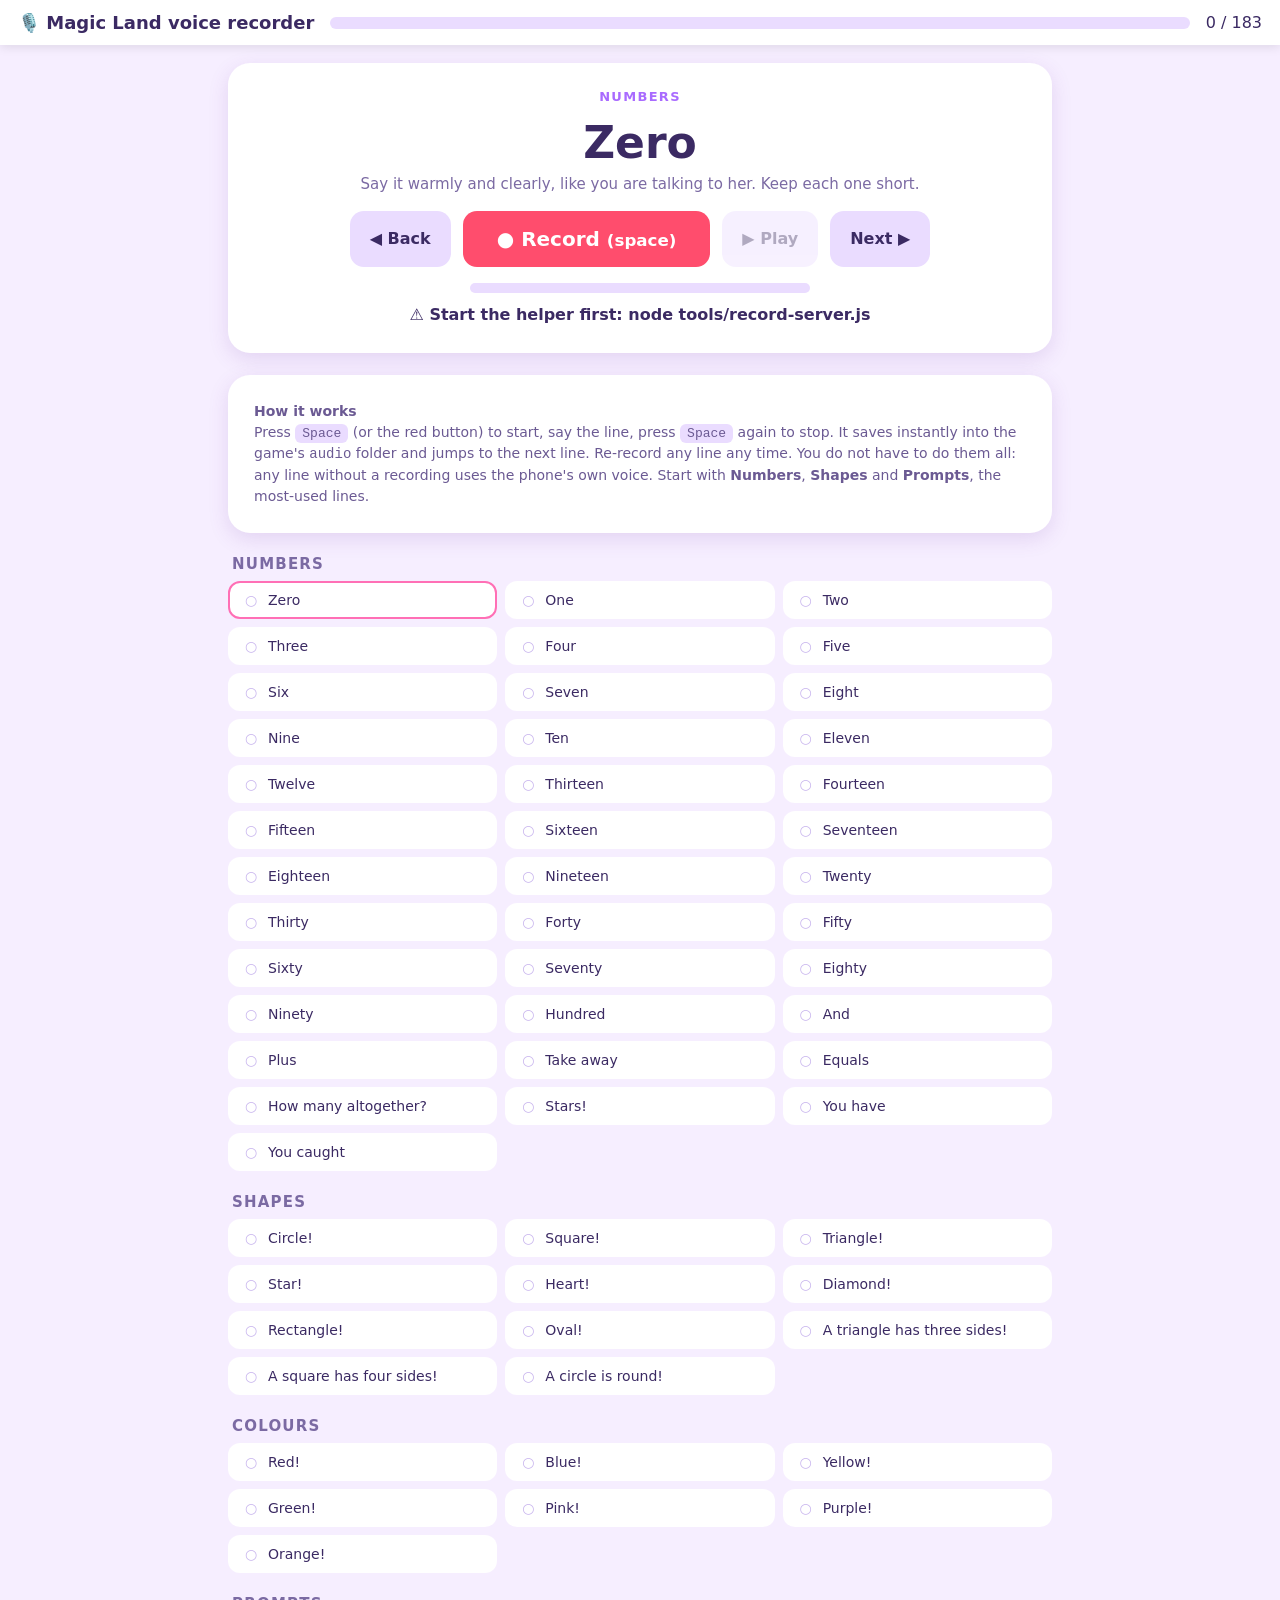
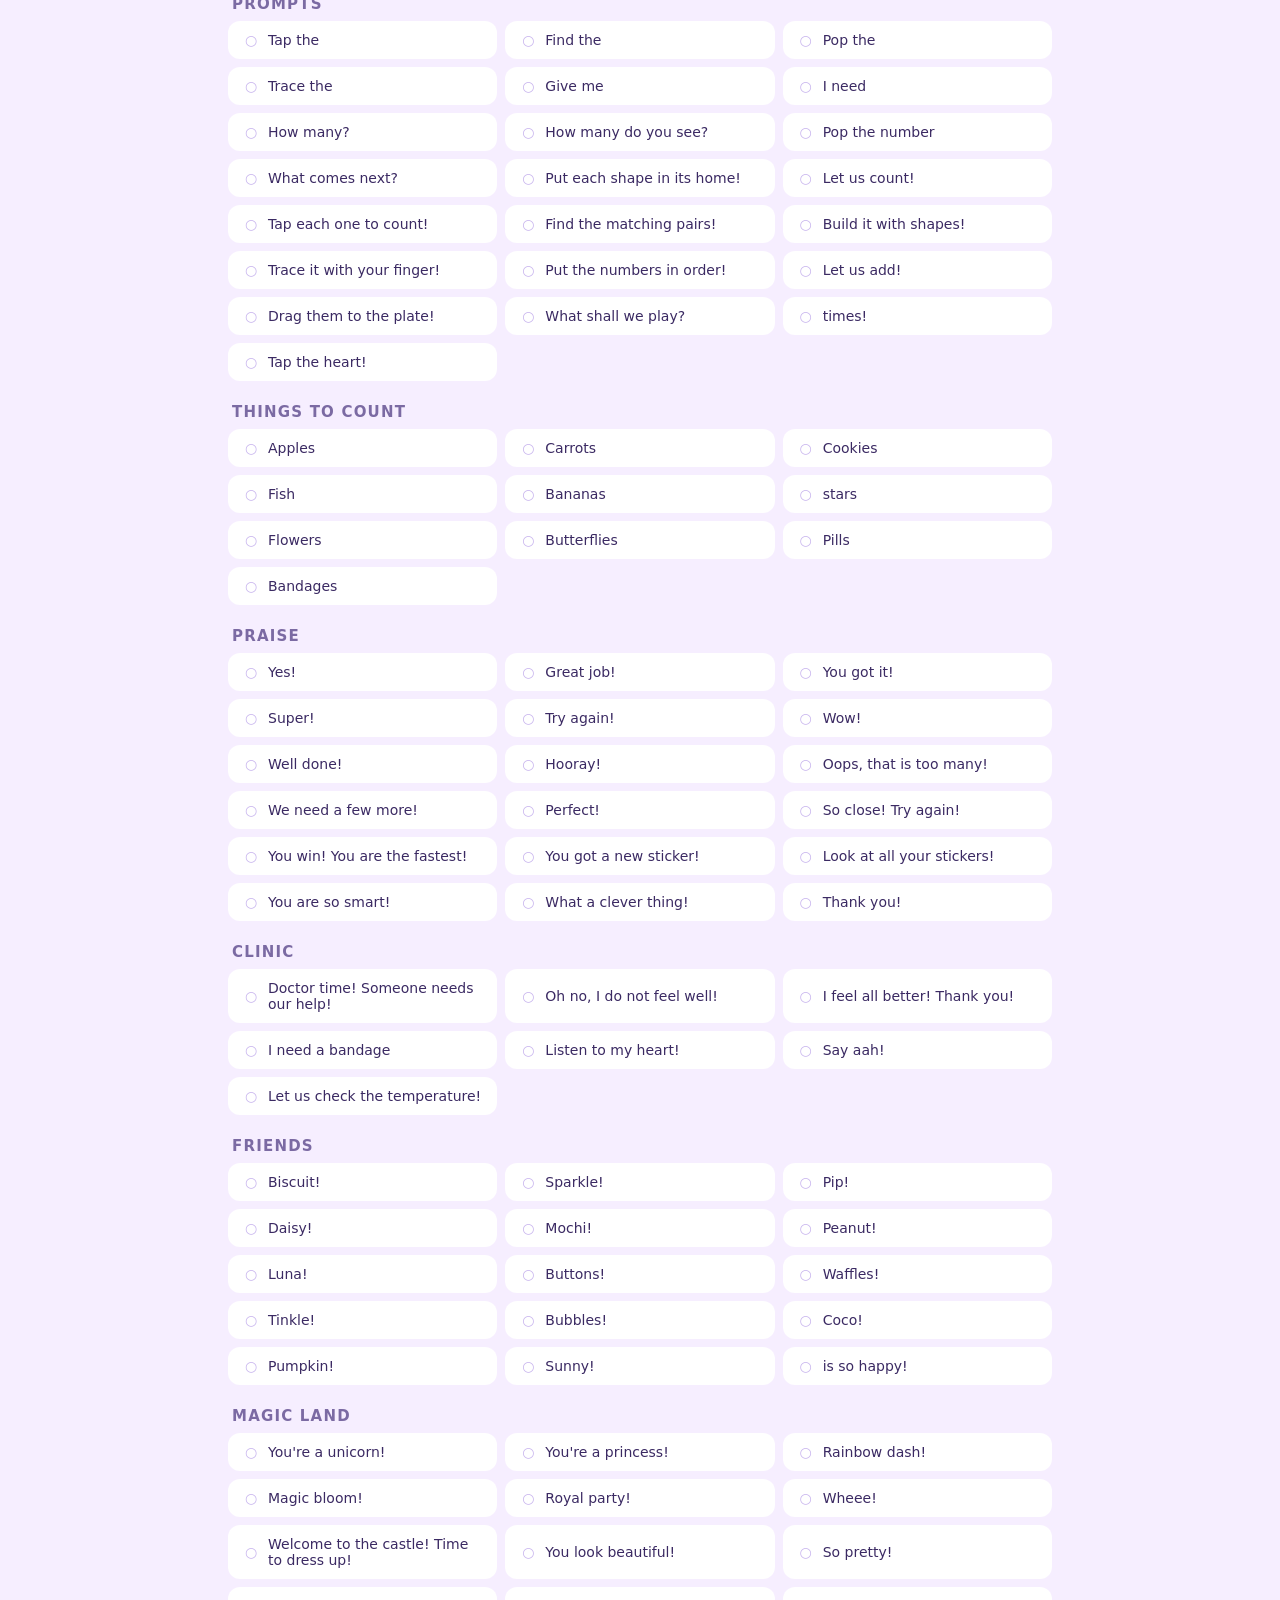
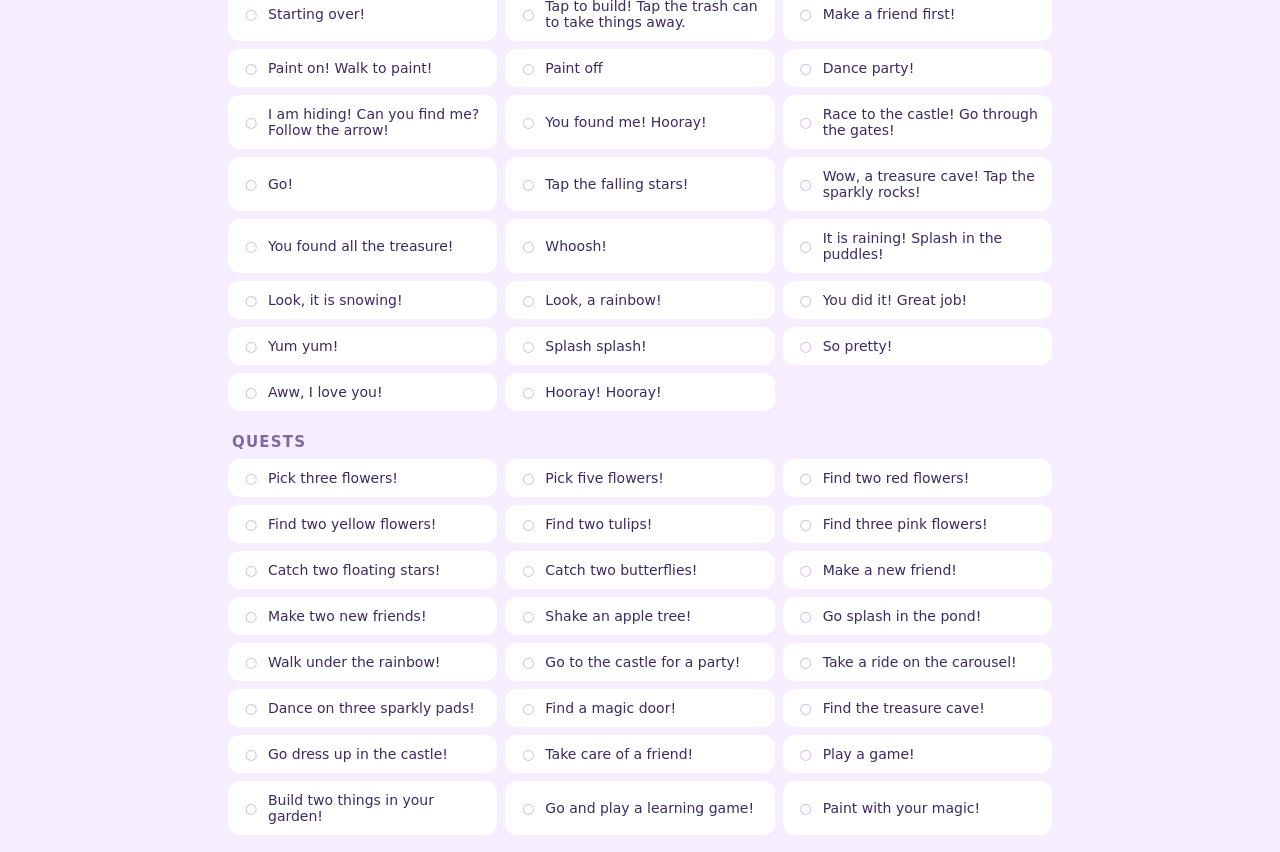
==== tools/recorder.html @ 5d2dbdb1 "Magic Land: offline learning game with shapes, numbers, voice recorder Co-Authored-By: Claude Sonnet" ====
<!doctype html>
<html lang="en">
<head>
<meta charset="utf-8">
<meta name="viewport" content="width=device-width,initial-scale=1">
<title>Magic Land voice recorder</title>
<style>
  *{box-sizing:border-box}
  body{margin:0;font-family:-apple-system,system-ui,sans-serif;background:#f6eeff;color:#3b2a63}
  header{position:sticky;top:0;background:#fff;box-shadow:0 2px 10px rgba(0,0,0,.1);padding:12px 18px;z-index:5;display:flex;gap:16px;align-items:center;flex-wrap:wrap}
  header h1{font-size:18px;margin:0}
  .bar{flex:1;min-width:160px;height:12px;background:#eadcff;border-radius:6px;overflow:hidden}
  .bar i{display:block;height:100%;background:linear-gradient(90deg,#ff6fb5,#a96bff);width:0}
  main{max-width:860px;margin:0 auto;padding:18px}
  .card{background:#fff;border-radius:22px;padding:26px;text-align:center;box-shadow:0 6px 20px rgba(120,60,170,.15);margin-bottom:22px}
  .cat{font-size:13px;letter-spacing:.1em;text-transform:uppercase;color:#a96bff;font-weight:700}
  .say{font-size:44px;font-weight:800;margin:14px 0 6px;line-height:1.15}
  .tip{color:#7b6aa3;font-size:15px;margin-bottom:18px}
  .row{display:flex;gap:12px;justify-content:center;flex-wrap:wrap}
  button{font:inherit;border:0;border-radius:14px;padding:12px 20px;font-weight:700;cursor:pointer;background:#eadcff;color:#3b2a63}
  button.rec{background:#ff4d6d;color:#fff;font-size:20px;padding:16px 34px}
  button.rec.on{animation:pulse 1s infinite}
  button.good{background:#5ee06a}
  button:disabled{opacity:.4;cursor:default}
  @keyframes pulse{50%{transform:scale(1.06);box-shadow:0 0 0 10px rgba(255,77,109,.25)}}
  .meter{height:10px;background:#eadcff;border-radius:5px;margin:16px auto 0;max-width:340px;overflow:hidden}
  .meter i{display:block;height:100%;width:0;background:#5ee06a;transition:width .05s}
  .status{min-height:22px;margin-top:12px;font-weight:600}
  h2{font-size:15px;text-transform:uppercase;letter-spacing:.08em;color:#7b6aa3;margin:22px 4px 8px}
  .list{display:grid;grid-template-columns:repeat(auto-fill,minmax(210px,1fr));gap:8px}
  .it{background:#fff;border-radius:12px;padding:9px 12px;font-size:14px;cursor:pointer;display:flex;gap:8px;align-items:center;border:2px solid transparent}
  .it.cur{border-color:#ff6fb5}
  .it .ck{width:18px;flex:none;text-align:center}
  .it.done .ck::before{content:'✅'}
  .it:not(.done) .ck::before{content:'○';color:#c9b6ee}
  kbd{background:#eadcff;border-radius:6px;padding:2px 7px;font-size:13px}
  .help{font-size:14px;color:#6b5a93;line-height:1.5}
</style>
</head>
<body>
<header><h1>🎙️ Magic Land voice recorder</h1><div class="bar"><i id="pbar"></i></div><div id="pcount"></div></header>
<main>
  <div class="card">
    <div class="cat" id="cat"></div>
    <div class="say" id="say">Loading…</div>
    <div class="tip">Say it warmly and clearly, like you are talking to her. Keep each one short.</div>
    <div class="row">
      <button id="prev">◀ Back</button>
      <button id="rec" class="rec">● Record <small>(space)</small></button>
      <button id="play" disabled>▶ Play</button>
      <button id="next">Next ▶</button>
    </div>
    <div class="meter"><i id="meter"></i></div>
    <div class="status" id="status"></div>
  </div>
  <div class="card help" style="text-align:left">
    <b>How it works</b><br>
    Press <kbd>Space</kbd> (or the red button) to start, say the line, press <kbd>Space</kbd> again to stop.
    It saves instantly into the game's <code>audio</code> folder and jumps to the next line. Re-record any line any time.
    You do not have to do them all: any line without a recording uses the phone's own voice.
    Start with <b>Numbers</b>, <b>Shapes</b> and <b>Prompts</b>, the most-used lines.
  </div>
  <div id="lists"></div>
</main>
<script src="../js/phrases.js"></script>
<script>
const $=id=>document.getElementById(id);
let have=new Set(),cur=0,ac=null,stream=null,node=null,src=null,chunks=[],recording=false,playAudio=null;
const P=PHRASES;

async function loadClips(){try{have=new Set(await (await fetch('/api/clips')).json())}catch(e){$('status').textContent='⚠️ Start the helper first: node tools/record-server.js'}}
function render(){
  const p=P[cur];
  $('cat').textContent=p.cat.replace(/^[0-9A-Z] /,'');$('say').textContent=p.text;
  $('play').disabled=!have.has(p.id);
  $('pbar').style.width=(have.size/P.length*100)+'%';$('pcount').textContent=have.size+' / '+P.length;
  const L=$('lists');L.innerHTML='';
  let last='';let grid;
  P.forEach((q,i)=>{
    if(q.cat!==last){last=q.cat;const h=document.createElement('h2');h.textContent=q.cat.replace(/^[0-9A-Z] /,'');L.appendChild(h);grid=document.createElement('div');grid.className='list';L.appendChild(grid)}
    const d=document.createElement('div');d.className='it'+(i===cur?' cur':'')+(have.has(q.id)?' done':'');
    d.innerHTML='<span class="ck"></span><span></span>';d.lastChild.textContent=q.text;d.onclick=()=>{cur=i;render();window.scrollTo({top:0,behavior:'smooth'})};
    grid.appendChild(d);
  });
}
async function startRec(){
  try{
    if(!ac)ac=new (window.AudioContext||window.webkitAudioContext)();
    if(ac.state!=='running')await ac.resume();
    if(!stream)stream=await navigator.mediaDevices.getUserMedia({audio:{echoCancellation:false,noiseSuppression:true,autoGainControl:false}});
  }catch(e){$('status').textContent='⚠️ Microphone blocked. Allow it in the browser address bar, then try again.';return}
  chunks=[];src=ac.createMediaStreamSource(stream);node=ac.createScriptProcessor(4096,1,1);
  node.onaudioprocess=e=>{
    const d=e.inputBuffer.getChannelData(0);chunks.push(new Float32Array(d));
    let m=0;for(let i=0;i<d.length;i++)m=Math.max(m,Math.abs(d[i]));$('meter').style.width=Math.min(100,m*140)+'%';
  };
  src.connect(node);node.connect(ac.destination);   // destination keeps the processor running; output is silent
  recording=true;$('rec').classList.add('on');$('rec').innerHTML='■ Stop <small>(space)</small>';$('status').textContent='Recording… say it now';
}
function encodeWav(f32,rate){
  const buf=new ArrayBuffer(44+f32.length*2),v=new DataView(buf),w=(o,s)=>{for(let i=0;i<s.length;i++)v.setUint8(o+i,s.charCodeAt(i))};
  w(0,'RIFF');v.setUint32(4,36+f32.length*2,true);w(8,'WAVEfmt ');v.setUint32(16,16,true);v.setUint16(20,1,true);v.setUint16(22,1,true);
  v.setUint32(24,rate,true);v.setUint32(28,rate*2,true);v.setUint16(32,2,true);v.setUint16(34,16,true);w(36,'data');v.setUint32(40,f32.length*2,true);
  for(let i=0;i<f32.length;i++){const s=Math.max(-1,Math.min(1,f32[i]));v.setInt16(44+i*2,s<0?s*0x8000:s*0x7fff,true)}
  return buf;
}
async function stopRec(){
  recording=false;$('rec').classList.remove('on');$('rec').innerHTML='● Record <small>(space)</small>';$('meter').style.width='0';
  try{src.disconnect();node.disconnect()}catch(e){}
  let n=0;chunks.forEach(c=>n+=c.length);const all=new Float32Array(n);let o=0;chunks.forEach(c=>{all.set(c,o);o+=c.length});
  // trim silence at both ends, keep a little breathing room, normalise
  const thr=.02,pad=Math.round(ac.sampleRate*.08);let a=0,b=all.length-1;
  while(a<b&&Math.abs(all[a])<thr)a++;while(b>a&&Math.abs(all[b])<thr)b--;
  a=Math.max(0,a-pad);b=Math.min(all.length-1,b+pad*2);
  if(b-a<ac.sampleRate*.15){$('status').textContent='That was too quiet or too short. Try again.';return}
  const seg=all.slice(a,b+1);let pk=0;for(let i=0;i<seg.length;i++)pk=Math.max(pk,Math.abs(seg[i]));
  const gain=pk>0?.9/pk:1;for(let i=0;i<seg.length;i++)seg[i]*=gain;
  // short fade in/out so there are no clicks
  const fd=Math.round(ac.sampleRate*.01);for(let i=0;i<fd;i++){seg[i]*=i/fd;seg[seg.length-1-i]*=i/fd}
  const p=P[cur];$('status').textContent='Saving…';
  try{
    const r=await fetch('/api/save?id='+p.id,{method:'POST',body:encodeWav(seg,ac.sampleRate)});
    if(!r.ok)throw new Error(await r.text());
    have.add(p.id);$('status').textContent='✅ Saved "'+p.text+'"';
    await playClip(p.id);
    if(cur<P.length-1)cur++;
    render();
  }catch(e){$('status').textContent='⚠️ '+e.message}
}
function playClip(id){return new Promise(res=>{if(playAudio)playAudio.pause();playAudio=new Audio('/audio/'+id+'.m4a?'+Date.now());playAudio.onended=res;playAudio.onerror=res;playAudio.play().catch(res)})}
$('rec').onclick=()=>recording?stopRec():startRec();
$('play').onclick=()=>playClip(P[cur].id);
$('prev').onclick=()=>{if(cur>0){cur--;render()}};
$('next').onclick=()=>{if(cur<P.length-1){cur++;render()}};
addEventListener('keydown',e=>{if(e.code==='Space'){e.preventDefault();$('rec').click()}else if(e.code==='ArrowRight')$('next').click();else if(e.code==='ArrowLeft')$('prev').click()});
loadClips().then(()=>{const i=P.findIndex(p=>!have.has(p.id));cur=i<0?0:i;render()});
</script>
</body>
</html>
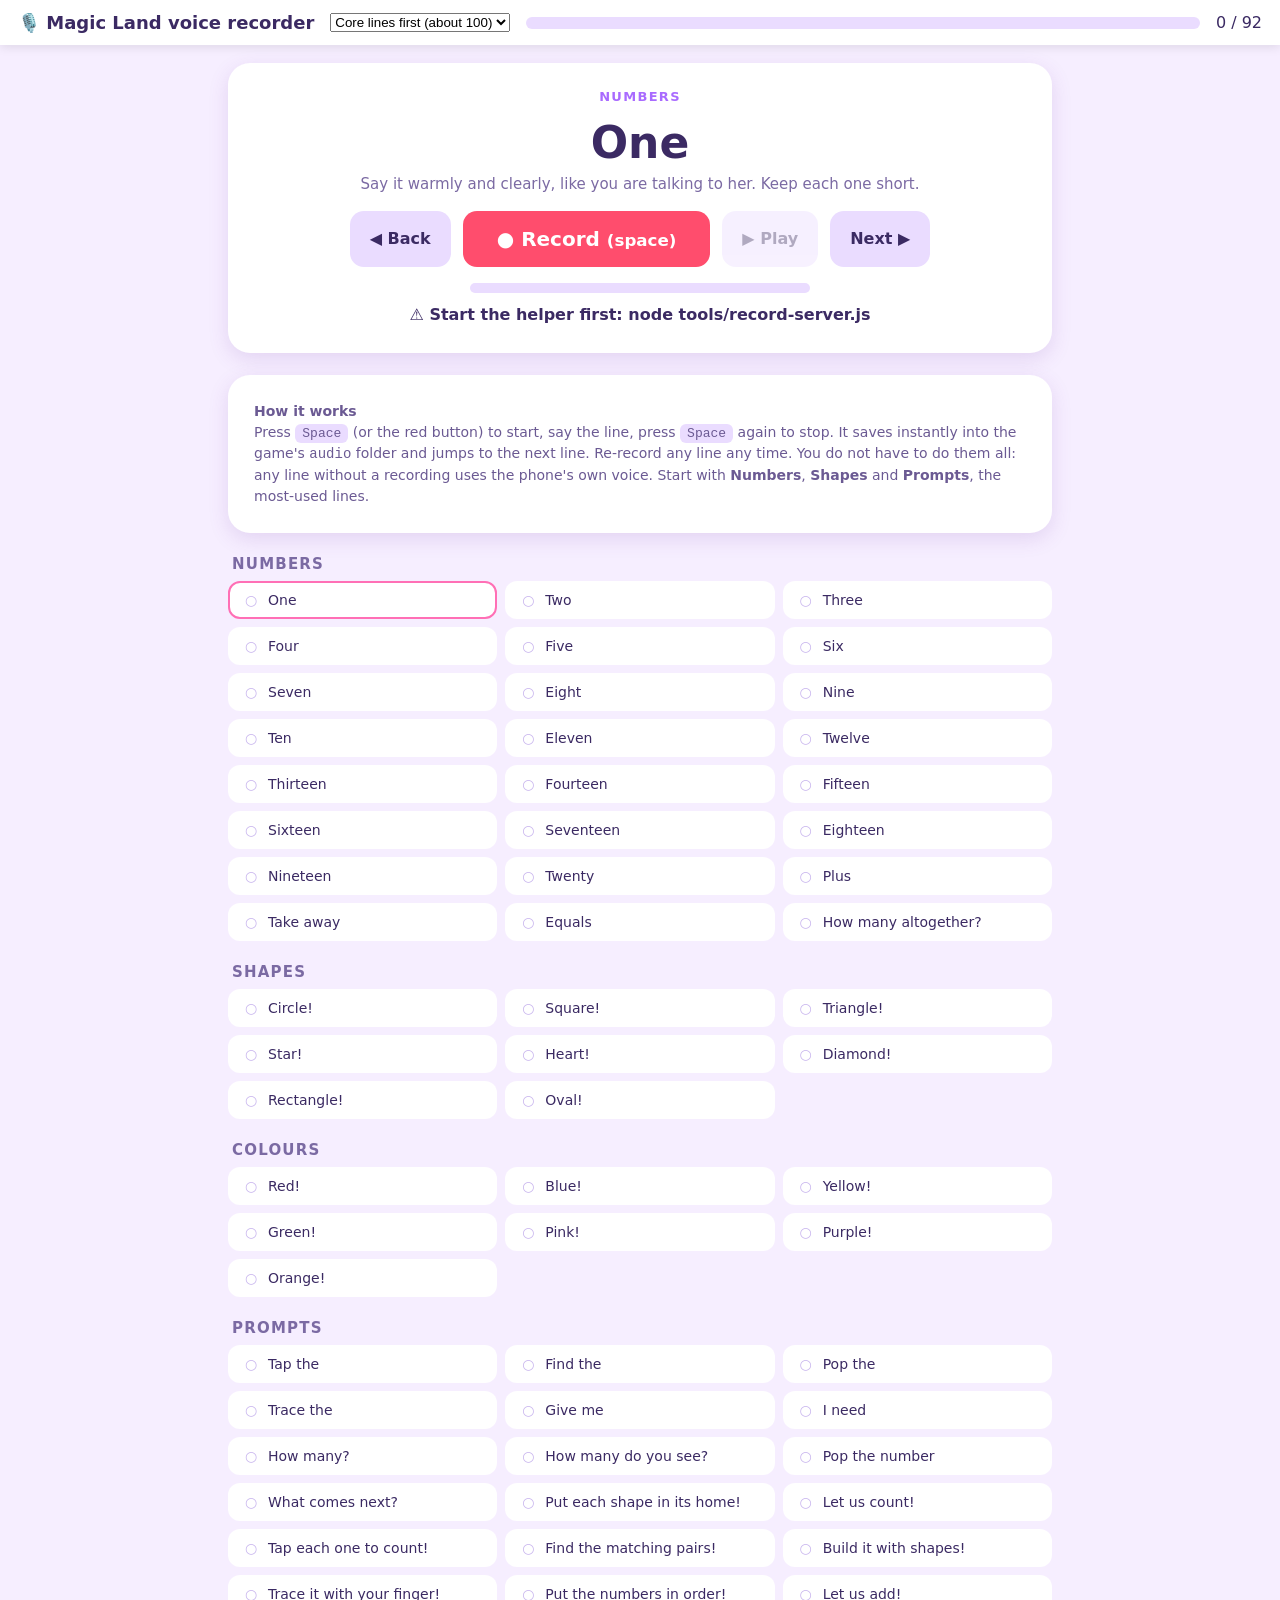
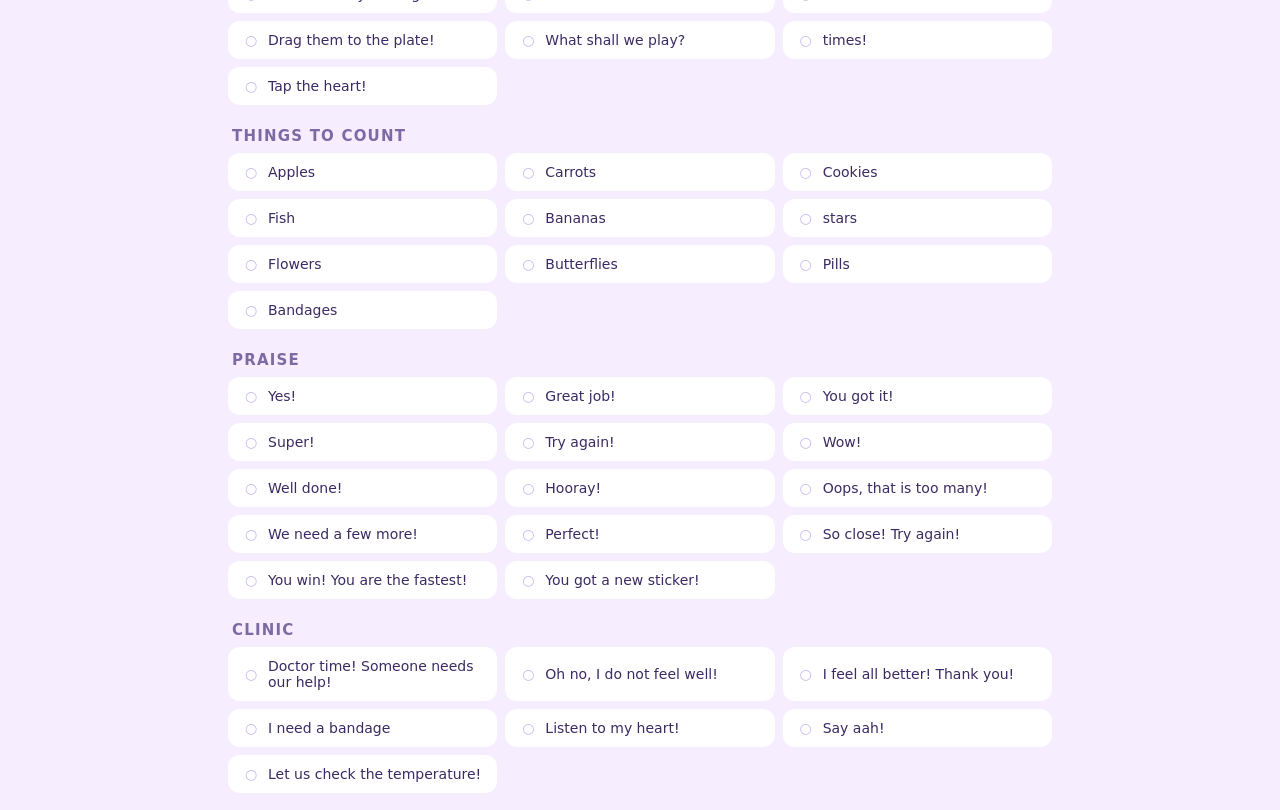
==== commit 5596bb00: "Recorder: core lines first mode Co-Authored-By: Claude Sonnet 5.5 <noreply@anthropic.com>" ====
--- a/tools/recorder.html
+++ b/tools/recorder.html
@@ -38,7 +38,7 @@
 </style>
 </head>
 <body>
-<header><h1>🎙️ Magic Land voice recorder</h1><div class="bar"><i id="pbar"></i></div><div id="pcount"></div></header>
+<header><h1>🎙️ Magic Land voice recorder</h1><select id="mode"><option value="core">Core lines first (about 100)</option><option value="all">All lines</option></select><div class="bar"><i id="pbar"></i></div><div id="pcount"></div></header>
 <main>
   <div class="card">
     <div class="cat" id="cat"></div>
@@ -66,14 +66,14 @@
 <script>
 const $=id=>document.getElementById(id);
 let have=new Set(),cur=0,ac=null,stream=null,node=null,src=null,chunks=[],recording=false,playAudio=null;
-const P=PHRASES;
+let P=PHRASES;
 
 async function loadClips(){try{have=new Set(await (await fetch('/api/clips')).json())}catch(e){$('status').textContent='⚠️ Start the helper first: node tools/record-server.js'}}
 function render(){
   const p=P[cur];
   $('cat').textContent=p.cat.replace(/^[0-9A-Z] /,'');$('say').textContent=p.text;
   $('play').disabled=!have.has(p.id);
-  $('pbar').style.width=(have.size/P.length*100)+'%';$('pcount').textContent=have.size+' / '+P.length;
+  const done=P.filter(q=>have.has(q.id)).length;$('pbar').style.width=(done/P.length*100)+'%';$('pcount').textContent=done+' / '+P.length;
   const L=$('lists');L.innerHTML='';
   let last='';let grid;
   P.forEach((q,i)=>{
@@ -133,7 +133,9 @@
 $('prev').onclick=()=>{if(cur>0){cur--;render()}};
 $('next').onclick=()=>{if(cur<P.length-1){cur++;render()}};
 addEventListener('keydown',e=>{if(e.code==='Space'){e.preventDefault();$('rec').click()}else if(e.code==='ArrowRight')$('next').click();else if(e.code==='ArrowLeft')$('prev').click()});
-loadClips().then(()=>{const i=P.findIndex(p=>!have.has(p.id));cur=i<0?0:i;render()});
+function setMode(m){try{localStorage.setItem('recmode',m)}catch(e){}P=m==='all'?PHRASES:PHRASES.filter(p=>CORE.has(p.id));const i=P.findIndex(p=>!have.has(p.id));cur=i<0?0:i;render()}
+$('mode').onchange=e=>setMode(e.target.value);
+loadClips().then(()=>{let m='core';try{m=localStorage.getItem('recmode')||'core'}catch(e){}$('mode').value=m;setMode(m)});
 </script>
 </body>
 </html>
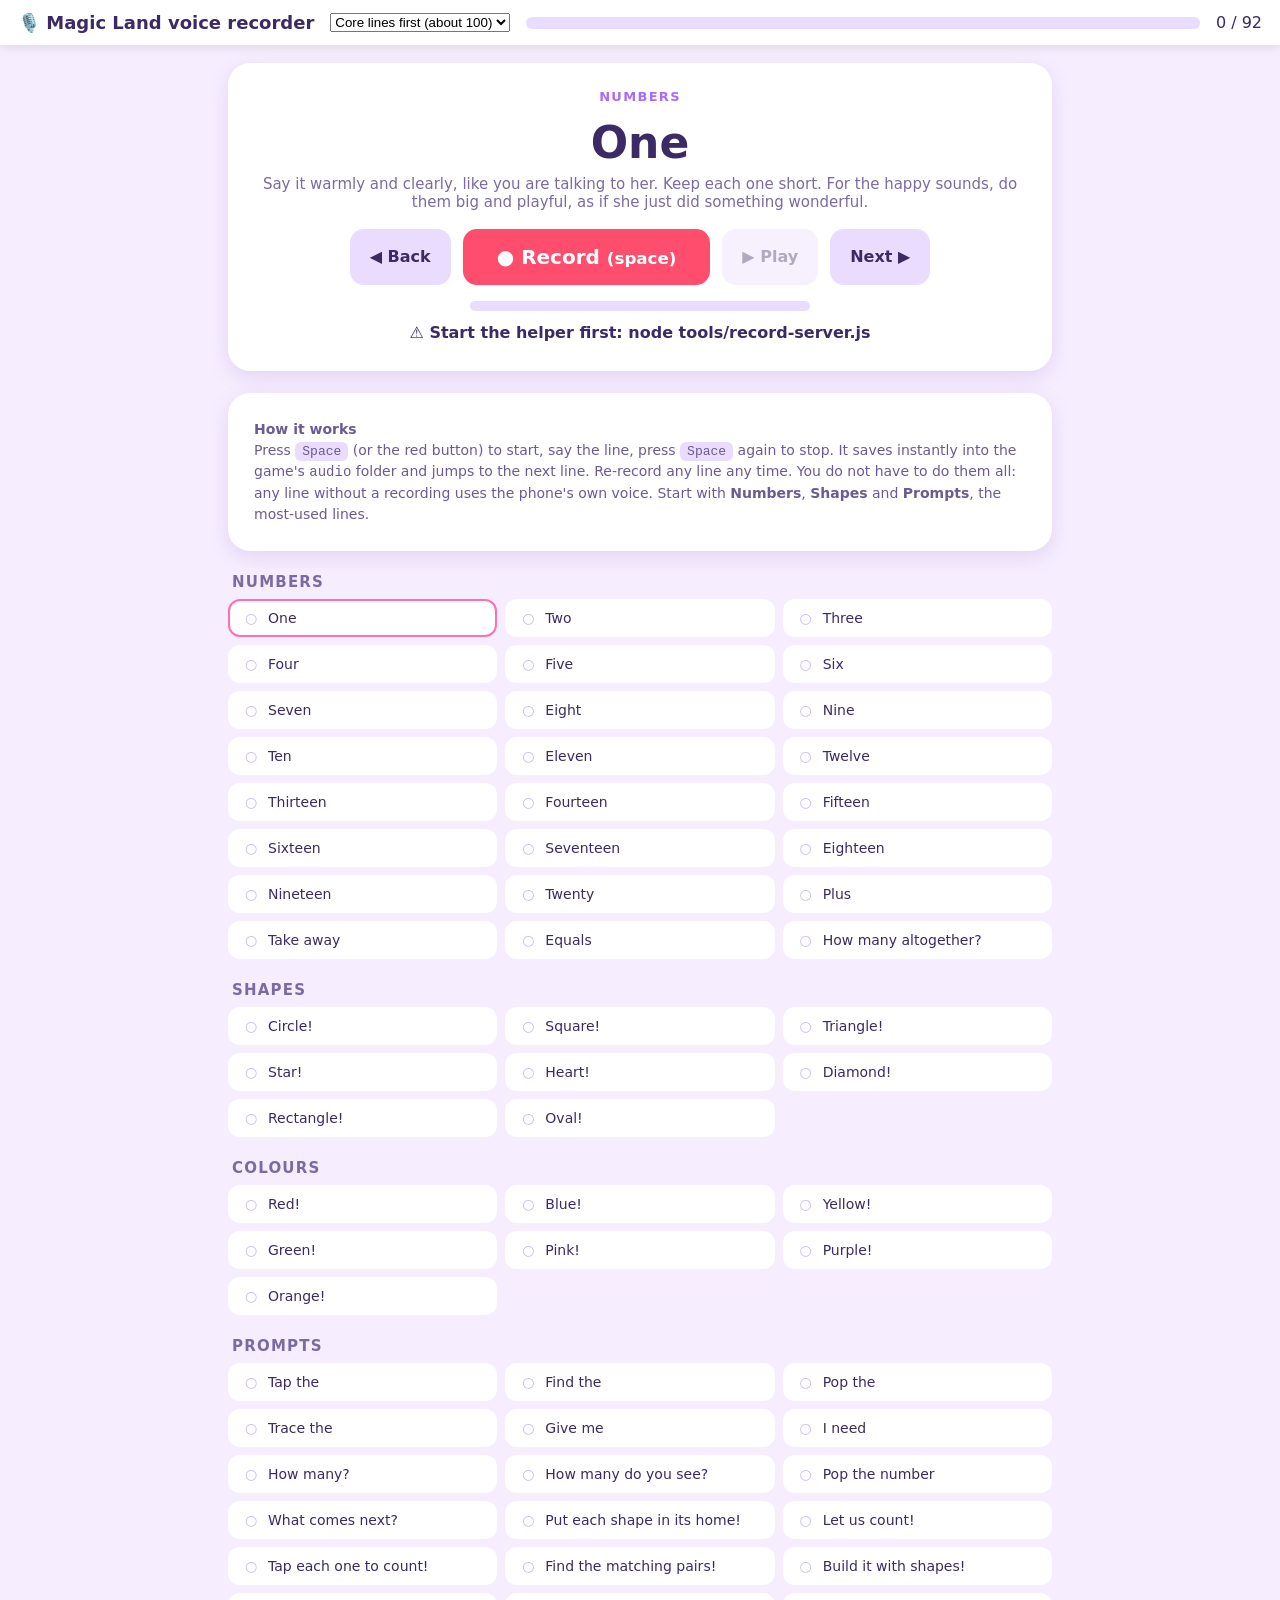
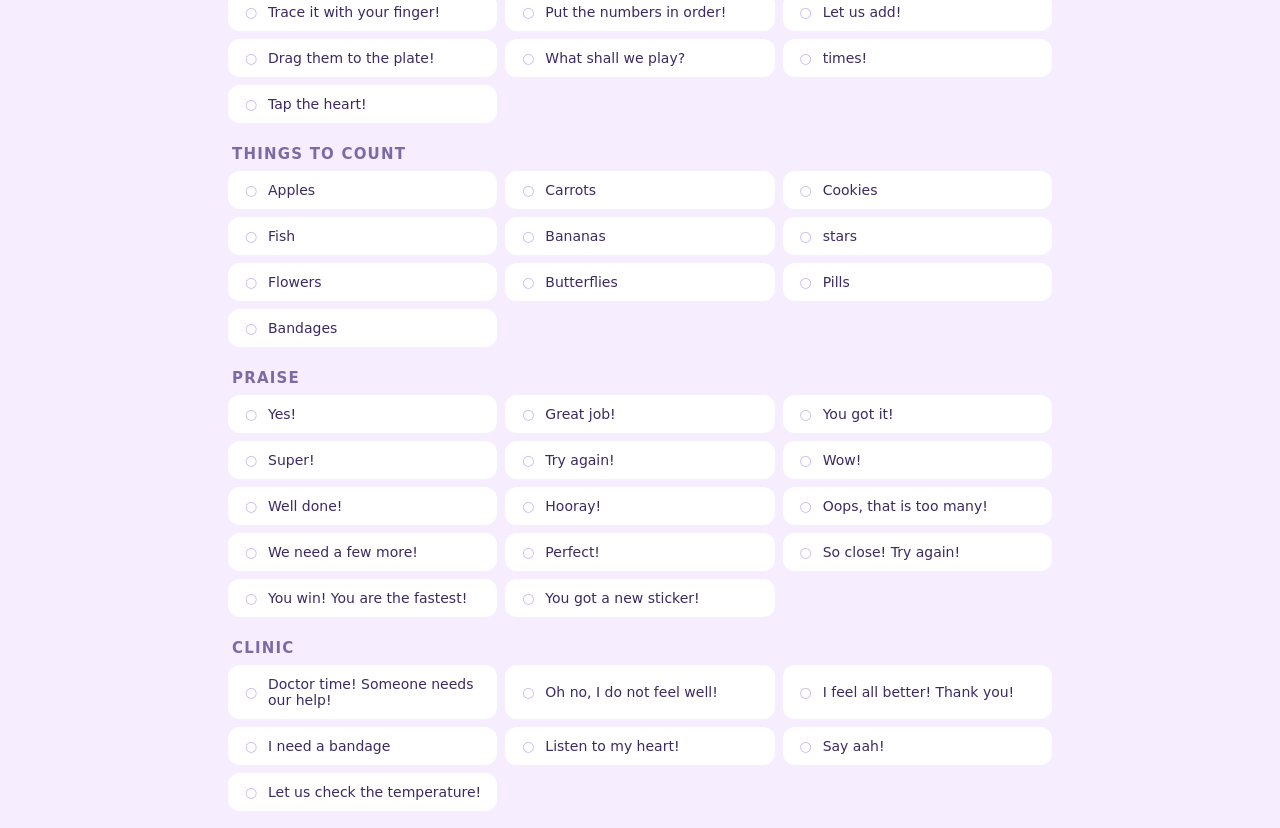
==== commit 22911bf1: "Add happy-sound reactions (giggles, cheers, gasps) with pitched pet voices Co-Authored-By: Claude So" ====
--- a/tools/recorder.html
+++ b/tools/recorder.html
@@ -38,12 +38,12 @@
 </style>
 </head>
 <body>
-<header><h1>🎙️ Magic Land voice recorder</h1><select id="mode"><option value="core">Core lines first (about 100)</option><option value="all">All lines</option></select><div class="bar"><i id="pbar"></i></div><div id="pcount"></div></header>
+<header><h1>🎙️ Magic Land voice recorder</h1><select id="mode"><option value="core">Core lines first (about 100)</option><option value="all">All lines</option><option value="redo">Redo list</option></select><div class="bar"><i id="pbar"></i></div><div id="pcount"></div></header>
 <main>
   <div class="card">
     <div class="cat" id="cat"></div>
     <div class="say" id="say">Loading…</div>
-    <div class="tip">Say it warmly and clearly, like you are talking to her. Keep each one short.</div>
+    <div class="tip">Say it warmly and clearly, like you are talking to her. Keep each one short. For the happy sounds, do them big and playful, as if she just did something wonderful.</div>
     <div class="row">
       <button id="prev">◀ Back</button>
       <button id="rec" class="rec">● Record <small>(space)</small></button>
@@ -65,7 +65,7 @@
 <script src="../js/phrases.js"></script>
 <script>
 const $=id=>document.getElementById(id);
-let have=new Set(),cur=0,ac=null,stream=null,node=null,src=null,chunks=[],recording=false,playAudio=null;
+let have=new Set(),cur=0,ac=null,stream=null,node=null,src=null,chunks=[],recording=false,playAudio=null,stopping=false;
 let P=PHRASES;
 
 async function loadClips(){try{have=new Set(await (await fetch('/api/clips')).json())}catch(e){$('status').textContent='⚠️ Start the helper first: node tools/record-server.js'}}
@@ -105,14 +105,22 @@
   return buf;
 }
 async function stopRec(){
-  recording=false;$('rec').classList.remove('on');$('rec').innerHTML='● Record <small>(space)</small>';$('meter').style.width='0';
+  if(stopping)return;stopping=true;$('status').textContent='Finishing…';
+  await new Promise(r=>setTimeout(r,350));   // keep listening a moment: the last word is never cut
+  stopping=false;recording=false;$('rec').classList.remove('on');$('rec').innerHTML='● Record <small>(space)</small>';$('meter').style.width='0';
   try{src.disconnect();node.disconnect()}catch(e){}
   let n=0;chunks.forEach(c=>n+=c.length);const all=new Float32Array(n);let o=0;chunks.forEach(c=>{all.set(c,o);o+=c.length});
-  // trim silence at both ends, keep a little breathing room, normalise
-  const thr=.02,pad=Math.round(ac.sampleRate*.08);let a=0,b=all.length-1;
-  while(a<b&&Math.abs(all[a])<thr)a++;while(b>a&&Math.abs(all[b])<thr)b--;
-  a=Math.max(0,a-pad);b=Math.min(all.length-1,b+pad*2);
-  if(b-a<ac.sampleRate*.15){$('status').textContent='That was too quiet or too short. Try again.';return}
+  // trim silence at both ends using a 10ms loudness envelope (soft starts/ends are kept), drop the key-click, leave breathing room
+  const sr=ac.sampleRate,W=Math.round(sr*.01),nw=Math.floor(all.length/W),env=new Float32Array(nw);let pk0=0;
+  for(let k=0;k<nw;k++){let s2=0;for(let i=k*W;i<(k+1)*W;i++)s2+=all[i]*all[i];env[k]=Math.sqrt(s2/W);pk0=Math.max(pk0,env[k])}
+  const lo=Math.max(.003,pk0*.03),hi=pk0*.12;let ka=0,kb=nw-1;
+  // key click: a burst under 60ms followed by 200ms+ of quiet, right at the start
+  let j=0;while(j<nw&&env[j]<hi)j++;let j2=j;while(j2<nw&&env[j2]>=hi)j2++;
+  if(j<8&&j2-j<=6){let q=j2;while(q<nw&&env[q]<hi)q++;if(q-j2>=20)ka=q}
+  if(!ka)while(ka<nw&&env[ka]<lo)ka++;
+  while(kb>ka&&env[kb]<lo)kb--;
+  let a=Math.max(0,ka*W-Math.round(sr*.1)),b=Math.min(all.length-1,(kb+1)*W+Math.round(sr*.25));
+  if(b-a<sr*.15){$('status').textContent='That was too quiet or too short. Try again.';return}
   const seg=all.slice(a,b+1);let pk=0;for(let i=0;i<seg.length;i++)pk=Math.max(pk,Math.abs(seg[i]));
   const gain=pk>0?.9/pk:1;for(let i=0;i<seg.length;i++)seg[i]*=gain;
   // short fade in/out so there are no clicks
@@ -133,9 +141,10 @@
 $('prev').onclick=()=>{if(cur>0){cur--;render()}};
 $('next').onclick=()=>{if(cur<P.length-1){cur++;render()}};
 addEventListener('keydown',e=>{if(e.code==='Space'){e.preventDefault();$('rec').click()}else if(e.code==='ArrowRight')$('next').click();else if(e.code==='ArrowLeft')$('prev').click()});
-function setMode(m){try{localStorage.setItem('recmode',m)}catch(e){}P=m==='all'?PHRASES:PHRASES.filter(p=>CORE.has(p.id));const i=P.findIndex(p=>!have.has(p.id));cur=i<0?0:i;render()}
+let REDO=[];
+function setMode(m){try{localStorage.setItem('recmode',m)}catch(e){}P=m==='all'?PHRASES:m==='redo'?PHRASES.filter(p=>REDO.includes(p.id)):PHRASES.filter(p=>CORE.has(p.id));const i=m==='redo'?0:P.findIndex(p=>!have.has(p.id));cur=i<0?0:i;render()}
 $('mode').onchange=e=>setMode(e.target.value);
-loadClips().then(()=>{let m='core';try{m=localStorage.getItem('recmode')||'core'}catch(e){}$('mode').value=m;setMode(m)});
+loadClips().then(async()=>{try{REDO=await (await fetch('/tools/redo.json')).json()}catch(e){}let m='core';try{m=localStorage.getItem('recmode')||'core'}catch(e){}const qm=new URLSearchParams(location.search).get('mode');if(qm)m=qm;$('mode').value=m;setMode(m)});
 </script>
 </body>
 </html>
